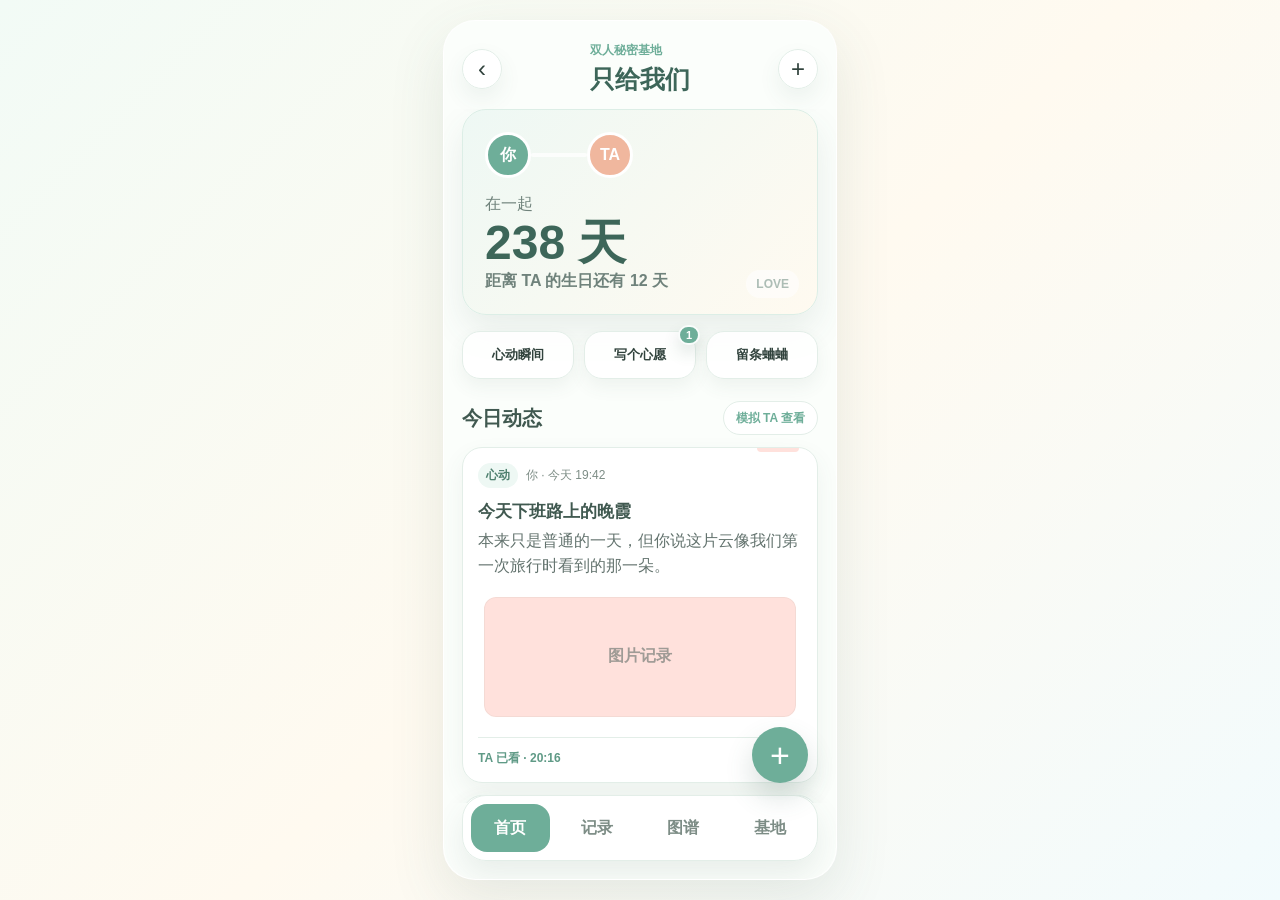
==== index.html @ 7bec3fc7 "Initial only us prototype" ====
<!doctype html>
<html lang="zh-CN">
  <head>
    <meta charset="UTF-8" />
    <meta name="viewport" content="width=device-width, initial-scale=1.0" />
    <title>只给我们</title>
    <link rel="stylesheet" href="styles.css" />
  </head>
  <body>
    <main class="phone-shell" aria-label="只给我们小程序原型">
      <section class="app-screen" id="app">
        <header class="topbar">
          <button class="icon-button" id="backButton" aria-label="返回">‹</button>
          <div>
            <p class="eyebrow">双人秘密基地</p>
            <h1>只给我们</h1>
          </div>
          <button class="icon-button" id="inviteButton" aria-label="邀请另一半">+</button>
        </header>

        <section class="view active" id="homeView">
          <div class="hero-panel">
            <div class="avatar-row">
              <div class="avatar">你</div>
              <div class="bind-line"></div>
              <div class="avatar soft">TA</div>
            </div>
            <p>在一起</p>
            <strong>238 天</strong>
            <span>距离 TA 的生日还有 12 天</span>
          </div>

          <div class="quick-strip">
            <button class="quick-action" data-compose="moment" data-unread-type="moment">
              <span class="unread-badge" aria-label="未读心动瞬间"></span>
              心动瞬间
            </button>
            <button class="quick-action" data-compose="wish" data-unread-type="wish">
              <span class="unread-badge" aria-label="未读心愿"></span>
              写个心愿
            </button>
            <button class="quick-action" data-compose="whisper" data-unread-type="whisper">
              <span class="unread-badge" aria-label="未读蛐蛐"></span>
              留条蛐蛐
            </button>
          </div>

          <div class="section-heading">
            <h2>今日动态</h2>
            <button id="markReadButton">模拟 TA 查看</button>
          </div>
          <div class="feed" id="feedList"></div>
        </section>

        <section class="view" id="recordView">
          <div class="section-heading roomy">
            <div>
              <p class="eyebrow">记录抽屉</p>
              <h2>把小事放进这里</h2>
            </div>
          </div>
          <div class="module-grid">
            <button class="module-card coral" data-compose="moment">
              <span>✨</span>
              <strong>Moments</strong>
              <em>心动或感动的瞬间</em>
            </button>
            <button class="module-card mint" data-compose="wish">
              <span>🎁</span>
              <strong>心语心愿</strong>
              <em>想要、期待与暗示</em>
            </button>
            <button class="module-card gold" data-compose="date">
              <span>⏳</span>
              <strong>重要时间</strong>
              <em>生日、纪念日、倒计时</em>
            </button>
            <button class="module-card blue" data-compose="note">
              <span>💭</span>
              <strong>随记随想</strong>
              <em>聊天、灵感、日常碎片</em>
            </button>
            <button class="module-card plum wide" data-compose="whisper">
              <span>🤫</span>
              <strong>蛐蛐</strong>
              <em>准备好再拆开的悄悄话</em>
            </button>
            <button class="module-card mint" data-compose="chat">
              <span>💬</span>
              <strong>聊天存档</strong>
              <em>粘贴微信聊天记录</em>
            </button>
            <button class="module-card blue" id="openGraphButton">
              <span>🫧</span>
              <strong>关键词花园</strong>
              <em>自动生成关系图谱</em>
            </button>
          </div>
        </section>

        <section class="view" id="graphView">
          <div class="section-heading roomy">
            <div>
              <p class="eyebrow">关键词花园</p>
              <h2>自动生成的记忆图谱</h2>
            </div>
          </div>
          <div class="graph-summary">
            <strong id="graphSummary">正在整理你们的高频词</strong>
            <span>所有记录和粘贴的聊天文字都会进入分析；你只需要在这里保留或删除词条。</span>
          </div>
          <div class="graph-stage" id="graphStage"></div>
          <div class="section-heading compact">
            <h2>高频词条</h2>
            <button id="resetGraphButton">恢复已删词</button>
          </div>
          <div class="keyword-list" id="keywordList"></div>
          <div class="related-panel">
            <p class="eyebrow" id="relatedTitle">词条内容</p>
            <div id="relatedEntries"></div>
          </div>
        </section>

        <section class="view" id="baseView">
          <div class="base-card">
            <p class="eyebrow">基地状态</p>
            <h2>已绑定双人空间</h2>
            <div class="invite-code">LOVE-0626</div>
            <p>把邀请链接发给另一半后，对方确认加入，就能共同更新和看见这里的所有记录。</p>
            <button class="primary-button" id="copyInviteButton">生成邀请卡片</button>
          </div>

          <div class="setting-list">
            <button>更换基地背景 <span>暖光日记</span></button>
            <button>提醒设置 <span>纪念日前 1 天</span></button>
            <button>语音偏好 <span>最长 60 秒</span></button>
            <button>浏览记录 <span>开启</span></button>
          </div>
        </section>

        <nav class="tabbar" aria-label="底部导航">
          <button class="tab active" data-tab="home">首页</button>
          <button class="tab" data-tab="record">记录</button>
          <button class="tab" data-tab="graph">图谱</button>
          <button class="tab" data-tab="base">基地</button>
        </nav>

        <button class="compose-fab" id="composeFab" aria-label="记录一下">+</button>
      </section>
    </main>

    <div class="modal-backdrop" id="composeModal" aria-hidden="true">
      <section class="modal-card" role="dialog" aria-modal="true" aria-labelledby="modalTitle">
        <div class="modal-header">
          <div>
            <p class="eyebrow" id="modalType">发布记录</p>
            <h2 id="modalTitle">记录一下</h2>
          </div>
          <button class="icon-button" id="closeModal" aria-label="关闭">×</button>
        </div>

        <div class="type-picker" id="typePicker">
          <button data-type="moment">Moments</button>
          <button data-type="wish">心愿</button>
          <button data-type="date">时间</button>
          <button data-type="note">随记</button>
          <button data-type="whisper">蛐蛐</button>
          <button data-type="chat">聊天</button>
        </div>

        <label class="field">
          <span>标题</span>
          <input id="entryTitle" maxlength="24" placeholder="给这条记录起个名字" />
        </label>

        <label class="field">
          <span>内容</span>
          <textarea id="entryBody" rows="4" maxlength="160" placeholder="写下只给 TA 看的话"></textarea>
        </label>

        <div class="media-row">
          <button class="media-button" id="imageToggle">添加图片</button>
          <button class="media-button" id="voiceToggle">按住说话</button>
        </div>

        <div class="voice-preview" id="voicePreview">
          <span></span>
          <strong>0:18</strong>
          <small>松开后会随记录一起发送</small>
        </div>

        <button class="primary-button full" id="publishButton">发布到基地</button>
      </section>
    </div>

    <div class="toast" id="toast"></div>

    <script src="app.js"></script>
  </body>
</html>
---- styles.css ----
:root {
  color-scheme: light;
  --bg: #f7fbf8;
  --surface: #ffffff;
  --ink: #31433d;
  --muted: #7d8d86;
  --line: #e3eee8;
  --primary: #6eae99;
  --primary-soft: #eef8f4;
  --rose-soft: #fff0ee;
  --cream-soft: #fff7df;
  --blue-soft: #eef8fb;
  --lavender-soft: #f6f3fb;
  --shadow: 0 20px 56px rgba(67, 101, 90, 0.12);
}

* {
  box-sizing: border-box;
}

body {
  min-height: 100vh;
  margin: 0;
  display: grid;
  place-items: center;
  background: linear-gradient(135deg, #f2fbf6 0%, #fffaf0 52%, #f2fbfd 100%);
  color: var(--ink);
  font-family:
    -apple-system, BlinkMacSystemFont, "Segoe UI", "PingFang SC", "Microsoft YaHei",
    sans-serif;
}

button,
input,
textarea {
  font: inherit;
}

button {
  cursor: pointer;
}

.phone-shell {
  width: min(430px, 100vw);
  min-height: 100vh;
  padding: 18px;
  display: grid;
  place-items: center;
}

.app-screen {
  position: relative;
  width: 100%;
  height: min(860px, calc(100vh - 36px));
  min-height: 680px;
  overflow: hidden;
  border: 1px solid rgba(255, 255, 255, 0.9);
  border-radius: 32px;
  background: #fbfefb;
  box-shadow: var(--shadow);
}

.topbar {
  height: 88px;
  padding: 18px 18px 10px;
  display: flex;
  align-items: center;
  justify-content: space-between;
}

.topbar h1,
.modal-header h2,
.section-heading h2,
.base-card h2 {
  margin: 0;
  letter-spacing: 0;
}

.topbar h1 {
  color: #3d6659;
  font-size: 25px;
}

.eyebrow {
  margin: 0 0 4px;
  color: var(--primary);
  font-size: 12px;
  font-weight: 800;
}

.icon-button {
  width: 40px;
  height: 40px;
  border: 1px solid var(--line);
  border-radius: 999px;
  background: rgba(255, 255, 255, 0.92);
  color: var(--ink);
  font-size: 24px;
  box-shadow: 0 10px 22px rgba(67, 101, 90, 0.08);
}

.view {
  display: none;
  height: calc(100% - 164px);
  padding: 0 18px 96px;
  overflow-y: auto;
}

.view.active {
  display: block;
}

.hero-panel {
  position: relative;
  overflow: hidden;
  padding: 22px;
  border: 1px solid #dceee6;
  border-radius: 24px;
  background: linear-gradient(135deg, #eef8f4 0%, #fffaf0 100%);
  box-shadow: 0 16px 34px rgba(67, 101, 90, 0.1);
}

.hero-panel::after {
  content: "LOVE";
  position: absolute;
  right: 18px;
  bottom: 16px;
  padding: 7px 10px;
  border-radius: 999px;
  background: rgba(255, 255, 255, 0.58);
  color: rgba(61, 102, 89, 0.42);
  font-size: 12px;
  font-weight: 900;
}

.avatar-row {
  display: flex;
  align-items: center;
  margin-bottom: 16px;
}

.avatar {
  width: 46px;
  height: 46px;
  display: grid;
  place-items: center;
  border: 3px solid #fff;
  border-radius: 50%;
  background: var(--primary);
  color: #fff;
  font-weight: 900;
}

.avatar.soft {
  background: #f0b79e;
}

.bind-line {
  width: 56px;
  height: 4px;
  border-radius: 999px;
  background: rgba(255, 255, 255, 0.8);
}

.hero-panel p {
  margin: 0;
  color: #6f827b;
}

.hero-panel strong {
  display: block;
  margin: 4px 0;
  color: #3d6659;
  font-size: 48px;
  line-height: 1;
}

.hero-panel span {
  color: #6f827b;
  font-weight: 800;
}

.quick-strip {
  display: grid;
  grid-template-columns: repeat(3, 1fr);
  gap: 10px;
  margin: 16px 0 22px;
}

.quick-action,
.section-heading button,
.type-picker button,
.media-button {
  border: 1px solid var(--line);
  background: rgba(255, 255, 255, 0.9);
  color: var(--ink);
}

.quick-action {
  position: relative;
  min-height: 48px;
  border-radius: 18px;
  font-size: 13px;
  font-weight: 850;
  box-shadow: 0 8px 18px rgba(67, 101, 90, 0.07);
}

.quick-action:hover,
.module-card:hover {
  transform: translateY(-1px);
}

.unread-badge {
  position: absolute;
  top: -7px;
  right: -5px;
  min-width: 20px;
  height: 20px;
  display: none;
  align-items: center;
  justify-content: center;
  padding: 0 6px;
  border: 2px solid rgba(255, 255, 255, 0.96);
  border-radius: 999px;
  background: var(--primary);
  color: #fff;
  font-size: 11px;
  font-weight: 900;
  line-height: 1;
  box-shadow: 0 8px 16px rgba(67, 101, 90, 0.16);
}

.unread-badge.show {
  display: flex;
}

.section-heading {
  display: flex;
  align-items: center;
  justify-content: space-between;
  margin-bottom: 12px;
}

.section-heading.roomy {
  margin: 10px 0 18px;
}

.section-heading.compact {
  margin-top: 18px;
}

.section-heading h2 {
  color: #405950;
  font-size: 20px;
}

.section-heading button {
  min-height: 34px;
  padding: 0 12px;
  border-radius: 999px;
  color: var(--primary);
  font-size: 12px;
  font-weight: 850;
}

.feed {
  display: grid;
  gap: 12px;
}

.feed-card {
  position: relative;
  padding: 15px;
  border: 1px solid var(--line);
  border-radius: 20px;
  background: rgba(255, 255, 255, 0.92);
  box-shadow: 0 10px 24px rgba(67, 101, 90, 0.07);
}

.feed-card::before {
  content: "";
  position: absolute;
  top: 0;
  right: 18px;
  width: 42px;
  height: 4px;
  border-radius: 0 0 999px 999px;
  background: var(--card-color, var(--primary-soft));
}

.feed-top,
.feed-meta,
.read-state {
  display: flex;
  align-items: center;
}

.feed-top {
  justify-content: space-between;
  gap: 12px;
}

.feed-meta {
  gap: 8px;
  color: var(--muted);
  font-size: 12px;
}

.tag {
  padding: 4px 8px;
  border-radius: 999px;
  background: var(--primary-soft);
  color: #4f806f;
  font-weight: 850;
}

.feed-card h3 {
  margin: 12px 0 6px;
  color: #405950;
  font-size: 17px;
}

.feed-card p {
  margin: 0;
  color: #63736e;
  line-height: 1.55;
}

.photo-strip {
  height: 132px;
  margin-top: 12px;
  border: 6px solid #fff;
  border-radius: 18px;
  background: var(--card-color, var(--primary-soft));
  display: grid;
  place-items: center;
  color: rgba(64, 85, 79, 0.5);
  font-weight: 850;
  box-shadow: inset 0 0 0 1px rgba(67, 101, 90, 0.06);
}

.voice-pill {
  display: flex;
  align-items: center;
  gap: 10px;
  width: fit-content;
  margin-top: 12px;
  padding: 10px 14px;
  border-radius: 999px;
  background: var(--primary-soft);
  color: #4f806f;
  font-weight: 850;
}

.voice-pill::before {
  content: "";
  width: 10px;
  height: 10px;
  border-radius: 50%;
  background: currentColor;
}

.read-state {
  justify-content: space-between;
  margin-top: 14px;
  padding-top: 12px;
  border-top: 1px solid var(--line);
  color: var(--muted);
  font-size: 12px;
  font-weight: 800;
}

.read-state strong {
  color: #5f9a86;
}

.graph-summary {
  display: grid;
  gap: 6px;
  margin-bottom: 14px;
  padding: 14px;
  border: 1px solid var(--line);
  border-radius: 18px;
  background: rgba(255, 255, 255, 0.88);
  color: var(--muted);
  font-size: 13px;
  line-height: 1.5;
}

.graph-summary strong {
  color: #405950;
  font-size: 16px;
}

.graph-stage {
  position: relative;
  height: 230px;
  margin-bottom: 8px;
  overflow: hidden;
  border: 1px solid var(--line);
  border-radius: 24px;
  background:
    linear-gradient(90deg, rgba(227, 238, 232, 0.52) 1px, transparent 1px),
    linear-gradient(rgba(227, 238, 232, 0.52) 1px, transparent 1px),
    rgba(255, 255, 255, 0.86);
  background-size: 38px 38px;
}

.graph-stage::before,
.graph-stage::after {
  content: "";
  position: absolute;
  inset: 48px 42px;
  border: 1px dashed rgba(110, 174, 153, 0.25);
  border-radius: 50%;
}

.graph-stage::after {
  inset: 76px 78px;
}

.graph-node {
  position: absolute;
  width: var(--size);
  height: var(--size);
  transform: translate(-50%, -50%);
  border: 1px solid #d8ebe4;
  border-radius: 50%;
  background: #fff;
  color: #4f806f;
  font-size: 12px;
  font-weight: 900;
  box-shadow: 0 10px 22px rgba(67, 101, 90, 0.1);
}

.graph-node.active {
  border-color: var(--primary);
  background: var(--primary-soft);
  color: #335f50;
}

.keyword-list {
  display: grid;
  gap: 10px;
}

.keyword-card {
  display: grid;
  grid-template-columns: 1fr auto;
  gap: 10px;
  align-items: center;
  padding: 12px;
  border: 1px solid var(--line);
  border-radius: 18px;
  background: rgba(255, 255, 255, 0.92);
}

.keyword-card.active {
  border-color: #b8dacd;
  background: #f8fcfa;
}

.keyword-main {
  min-width: 0;
  border: 0;
  background: transparent;
  color: var(--ink);
  text-align: left;
}

.keyword-main strong,
.keyword-main span {
  display: block;
}

.keyword-main strong {
  margin-bottom: 4px;
  color: #405950;
  font-size: 15px;
}

.keyword-main span {
  overflow: hidden;
  color: var(--muted);
  font-size: 12px;
  text-overflow: ellipsis;
  white-space: nowrap;
}

.keyword-actions {
  display: flex;
  gap: 6px;
}

.keyword-actions button {
  min-height: 32px;
  padding: 0 9px;
  border: 1px solid var(--line);
  border-radius: 999px;
  background: #fff;
  color: var(--muted);
  font-size: 12px;
  font-weight: 850;
}

.keyword-actions button:first-child {
  background: var(--primary-soft);
  color: #4f806f;
}

.related-panel {
  margin-top: 14px;
  padding: 14px;
  border: 1px solid var(--line);
  border-radius: 20px;
  background: rgba(255, 255, 255, 0.9);
}

.related-item {
  display: grid;
  gap: 4px;
  padding: 10px 0;
  border-top: 1px solid var(--line);
}

.related-item:first-child {
  border-top: 0;
}

.related-item strong {
  color: #405950;
  font-size: 14px;
}

.related-item span,
.empty-text {
  color: var(--muted);
  font-size: 12px;
}

.module-grid {
  display: grid;
  grid-template-columns: repeat(2, minmax(0, 1fr));
  gap: 12px;
}

.module-card {
  min-height: 154px;
  padding: 16px;
  border: 1px solid var(--line);
  border-radius: 22px;
  background: #fff;
  color: var(--ink);
  text-align: left;
  box-shadow: 0 10px 24px rgba(67, 101, 90, 0.07);
  transition: transform 160ms ease, box-shadow 160ms ease;
}

.module-card span {
  width: 44px;
  height: 44px;
  display: grid;
  place-items: center;
  border-radius: 16px;
  background: var(--module-tint, var(--primary-soft));
  font-size: 24px;
}

.module-card strong {
  display: block;
  margin: 12px 0 6px;
  font-size: 18px;
}

.module-card em {
  color: rgba(76, 91, 85, 0.72);
  font-size: 13px;
  font-style: normal;
  line-height: 1.45;
}

.module-card.wide {
  grid-column: 1 / -1;
  min-height: 118px;
}

.coral {
  --module-tint: var(--rose-soft);
}

.mint {
  --module-tint: var(--primary-soft);
}

.gold {
  --module-tint: var(--cream-soft);
}

.blue {
  --module-tint: var(--blue-soft);
}

.plum {
  --module-tint: var(--lavender-soft);
}

.base-card {
  padding: 22px;
  border: 1px solid var(--line);
  border-radius: 22px;
  background: rgba(255, 255, 255, 0.92);
  box-shadow: 0 10px 24px rgba(67, 101, 90, 0.07);
}

.base-card p {
  color: var(--muted);
  line-height: 1.6;
}

.invite-code {
  margin: 18px 0;
  padding: 18px;
  border: 2px dashed #a9cdbd;
  border-radius: 20px;
  background: var(--primary-soft);
  color: #4f806f;
  font-size: 30px;
  font-weight: 900;
  text-align: center;
}

.primary-button {
  min-height: 48px;
  padding: 0 18px;
  border: 0;
  border-radius: 18px;
  background: var(--primary);
  color: #fff;
  font-weight: 900;
}

.primary-button.full {
  width: 100%;
}

.setting-list {
  display: grid;
  gap: 10px;
  margin-top: 16px;
}

.setting-list button {
  min-height: 56px;
  display: flex;
  align-items: center;
  justify-content: space-between;
  padding: 0 16px;
  border: 1px solid var(--line);
  border-radius: 18px;
  background: rgba(255, 255, 255, 0.9);
  color: var(--ink);
  font-weight: 850;
}

.setting-list span {
  color: var(--muted);
  font-size: 13px;
  font-weight: 600;
}

.tabbar {
  position: absolute;
  right: 18px;
  bottom: 18px;
  left: 18px;
  height: 66px;
  display: grid;
  grid-template-columns: repeat(4, 1fr);
  gap: 8px;
  padding: 8px;
  border: 1px solid var(--line);
  border-radius: 24px;
  background: rgba(255, 255, 255, 0.92);
  backdrop-filter: blur(16px);
  box-shadow: 0 14px 30px rgba(67, 101, 90, 0.1);
}

.tab {
  border: 0;
  border-radius: 16px;
  background: transparent;
  color: var(--muted);
  font-weight: 900;
}

.tab.active {
  background: var(--primary);
  color: #fff;
}

.compose-fab {
  position: absolute;
  right: 28px;
  bottom: 96px;
  width: 56px;
  height: 56px;
  border: 0;
  border-radius: 50%;
  background: var(--primary);
  color: #fff;
  font-size: 34px;
  line-height: 1;
  box-shadow: 0 14px 28px rgba(67, 101, 90, 0.2);
}

.modal-backdrop {
  position: fixed;
  inset: 0;
  display: none;
  place-items: center;
  padding: 18px;
  background: rgba(61, 82, 75, 0.22);
  backdrop-filter: blur(8px);
}

.modal-backdrop.active {
  display: grid;
}

.modal-card {
  width: min(390px, calc(100vw - 36px));
  padding: 18px;
  border: 1px solid var(--line);
  border-radius: 28px;
  background: #fff;
  box-shadow: var(--shadow);
}

.modal-header {
  display: flex;
  align-items: center;
  justify-content: space-between;
  margin-bottom: 14px;
}

.type-picker {
  display: grid;
  grid-template-columns: repeat(3, 1fr);
  gap: 6px;
  margin-bottom: 14px;
}

.type-picker button {
  min-height: 36px;
  border-radius: 999px;
  font-size: 12px;
  font-weight: 850;
}

.type-picker button.active {
  border-color: transparent;
  background: var(--primary);
  color: #fff;
}

.field {
  display: grid;
  gap: 7px;
  margin-bottom: 12px;
  color: var(--muted);
  font-size: 13px;
  font-weight: 850;
}

.field input,
.field textarea {
  width: 100%;
  border: 1px solid var(--line);
  border-radius: 18px;
  background: #ffffff;
  color: var(--ink);
  outline: none;
}

.field input {
  height: 46px;
  padding: 0 14px;
}

.field textarea {
  resize: none;
  padding: 12px 14px;
}

.media-row {
  display: grid;
  grid-template-columns: 1fr 1fr;
  gap: 10px;
  margin-bottom: 12px;
}

.media-button {
  min-height: 44px;
  border-radius: 16px;
  font-weight: 850;
}

.media-button.active {
  border-color: #a9cdbd;
  background: var(--primary-soft);
  color: #4f806f;
}

.voice-preview {
  display: none;
  align-items: center;
  gap: 10px;
  margin-bottom: 14px;
  padding: 12px;
  border-radius: 18px;
  background: var(--primary-soft);
}

.voice-preview.active {
  display: flex;
}

.voice-preview span {
  width: 34px;
  height: 20px;
  border-radius: 999px;
  background: repeating-linear-gradient(90deg, var(--primary) 0 3px, transparent 3px 7px);
}

.voice-preview small {
  color: var(--muted);
}

.toast {
  position: fixed;
  left: 50%;
  bottom: 28px;
  transform: translateX(-50%) translateY(16px);
  max-width: min(340px, calc(100vw - 32px));
  padding: 12px 16px;
  border-radius: 999px;
  background: rgba(49, 67, 61, 0.92);
  color: #fff;
  opacity: 0;
  pointer-events: none;
  transition: 180ms ease;
  font-size: 14px;
  font-weight: 850;
  text-align: center;
}

.toast.show {
  opacity: 1;
  transform: translateX(-50%) translateY(0);
}

@media (max-width: 460px) {
  .phone-shell {
    padding: 0;
  }

  .app-screen {
    height: 100vh;
    min-height: 100vh;
    border: 0;
    border-radius: 0;
  }
}
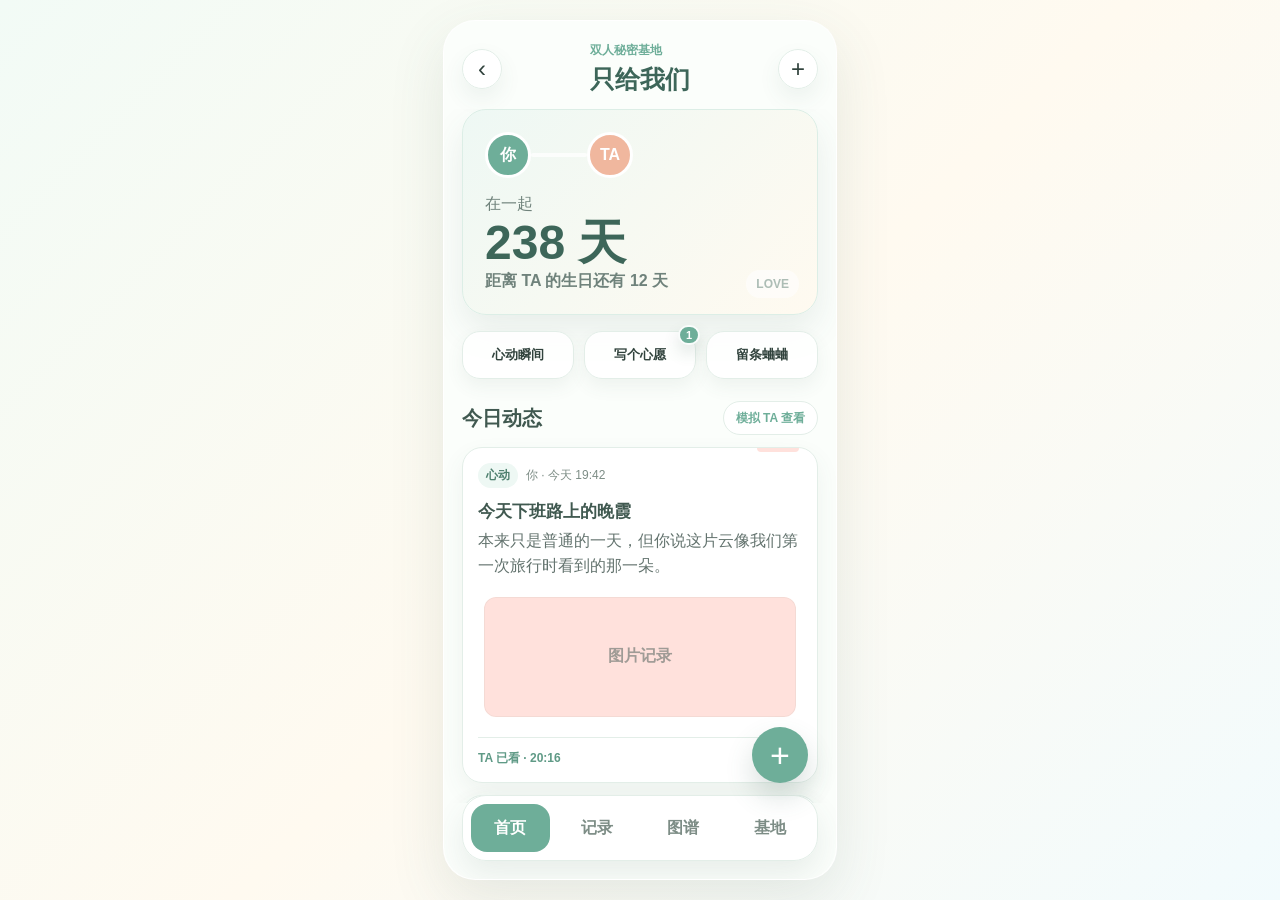
==== commit c93861c6: "Add invite card sharing" ====
--- a/index.html
+++ b/index.html
@@ -193,6 +193,28 @@
       </section>
     </div>
 
+    <div class="modal-backdrop" id="inviteModal" aria-hidden="true">
+      <section class="modal-card invite-modal-card" role="dialog" aria-modal="true" aria-labelledby="inviteModalTitle">
+        <div class="modal-header">
+          <div>
+            <p class="eyebrow">邀请卡片</p>
+            <h2 id="inviteModalTitle">把 TA 带进基地</h2>
+          </div>
+          <button class="icon-button" id="closeInviteModal" aria-label="关闭">×</button>
+        </div>
+
+        <div class="invite-preview">
+          <img id="inviteImage" alt="只给我们的邀请卡片" />
+        </div>
+
+        <div class="invite-actions">
+          <button class="primary-button" id="shareInviteButton">分享图片</button>
+          <button class="media-button" id="downloadInviteButton">下载图片</button>
+        </div>
+        <p class="share-hint">手机浏览器会优先调起系统分享；电脑端会下载邀请图片。</p>
+      </section>
+    </div>
+
     <div class="toast" id="toast"></div>
 
     <script src="app.js"></script>
--- a/styles.css
+++ b/styles.css
@@ -736,6 +736,11 @@
   box-shadow: var(--shadow);
 }
 
+.invite-modal-card {
+  max-height: calc(100vh - 36px);
+  overflow-y: auto;
+}
+
 .modal-header {
   display: flex;
   align-items: center;
@@ -809,6 +814,35 @@
   border-color: #a9cdbd;
   background: var(--primary-soft);
   color: #4f806f;
+}
+
+.invite-preview {
+  margin: 8px 0 14px;
+  padding: 10px;
+  border: 1px solid var(--line);
+  border-radius: 22px;
+  background: #f8fcfa;
+}
+
+.invite-preview img {
+  display: block;
+  width: 100%;
+  border-radius: 18px;
+  background: #fff;
+}
+
+.invite-actions {
+  display: grid;
+  grid-template-columns: 1fr 1fr;
+  gap: 10px;
+}
+
+.share-hint {
+  margin: 10px 0 0;
+  color: var(--muted);
+  font-size: 12px;
+  line-height: 1.45;
+  text-align: center;
 }
 
 .voice-preview {
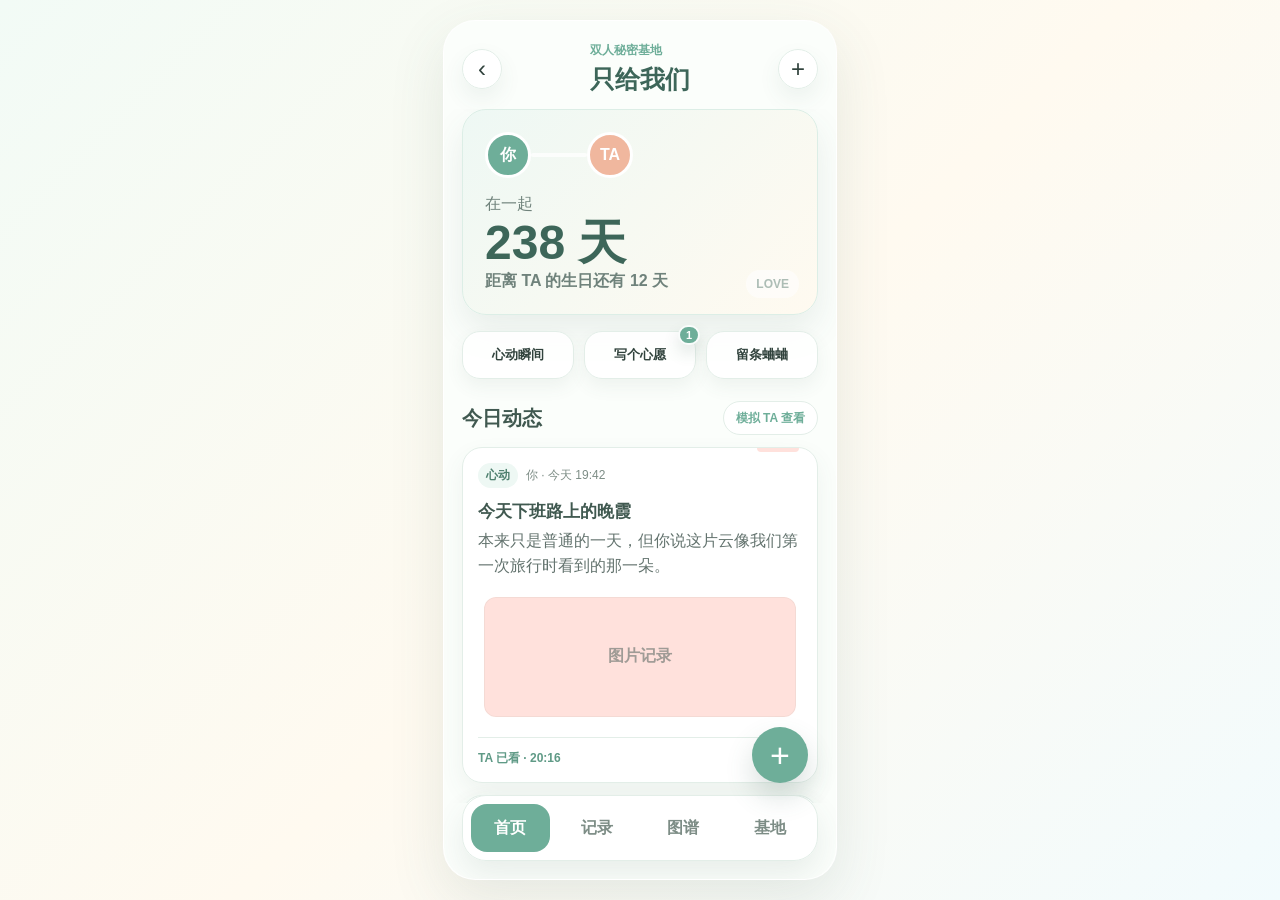
==== commit bad61daf: "Add real image and audio capture" ====
--- a/index.html
+++ b/index.html
@@ -18,6 +18,20 @@
           <button class="icon-button" id="inviteButton" aria-label="邀请另一半">+</button>
         </header>
 
+        <section class="view" id="joinView">
+          <div class="join-card">
+            <p class="eyebrow">收到邀请了吗</p>
+            <h2>输入口令进入双人基地</h2>
+            <p>对方分享给你的邀请卡片里会有一串口令。输入后就可以看到同一个秘密空间。</p>
+            <label class="field join-field">
+              <span>基地口令</span>
+              <input id="joinCodeInput" maxlength="16" placeholder="例如 LOVE-0626" />
+            </label>
+            <button class="primary-button full" id="joinBaseButton">确认加入</button>
+            <button class="text-button" id="previewDemoButton">先看看演示空间</button>
+          </div>
+        </section>
+
         <section class="view active" id="homeView">
           <div class="hero-panel">
             <div class="avatar-row">
@@ -131,6 +145,7 @@
           </div>
 
           <div class="setting-list">
+            <button id="openJoinButton">输入口令加入 <span>LOVE-0626</span></button>
             <button>更换基地背景 <span>暖光日记</span></button>
             <button>提醒设置 <span>纪念日前 1 天</span></button>
             <button>语音偏好 <span>最长 60 秒</span></button>
@@ -180,13 +195,16 @@
 
         <div class="media-row">
           <button class="media-button" id="imageToggle">添加图片</button>
-          <button class="media-button" id="voiceToggle">按住说话</button>
-        </div>
+          <button class="media-button" id="voiceToggle">开始录音</button>
+        </div>
+        <input id="imageInput" type="file" accept="image/*" capture="environment" hidden />
+        <div class="image-preview" id="imagePreview"></div>
 
         <div class="voice-preview" id="voicePreview">
           <span></span>
-          <strong>0:18</strong>
-          <small>松开后会随记录一起发送</small>
+          <strong id="voiceDuration">0:00</strong>
+          <small id="voiceStatus">录音会随记录一起发送</small>
+          <audio id="voicePlayer" controls></audio>
         </div>
 
         <button class="primary-button full" id="publishButton">发布到基地</button>
--- a/styles.css
+++ b/styles.css
@@ -180,6 +180,41 @@
   font-weight: 800;
 }
 
+.join-card {
+  display: grid;
+  gap: 14px;
+  margin-top: 18px;
+  padding: 24px;
+  border: 1px solid #dceee6;
+  border-radius: 26px;
+  background: linear-gradient(135deg, #ffffff 0%, #eef8f4 100%);
+  box-shadow: 0 16px 34px rgba(67, 101, 90, 0.1);
+}
+
+.join-card h2 {
+  margin: 0;
+  color: #3d6659;
+  font-size: 25px;
+}
+
+.join-card p {
+  margin: 0;
+  color: var(--muted);
+  line-height: 1.6;
+}
+
+.join-field {
+  margin-bottom: 0;
+}
+
+.text-button {
+  min-height: 42px;
+  border: 0;
+  background: transparent;
+  color: var(--primary);
+  font-weight: 900;
+}
+
 .quick-strip {
   display: grid;
   grid-template-columns: repeat(3, 1fr);
@@ -339,6 +374,17 @@
   box-shadow: inset 0 0 0 1px rgba(67, 101, 90, 0.06);
 }
 
+.entry-image {
+  display: block;
+  width: 100%;
+  max-height: 220px;
+  margin-top: 12px;
+  border: 6px solid #fff;
+  border-radius: 18px;
+  object-fit: cover;
+  box-shadow: inset 0 0 0 1px rgba(67, 101, 90, 0.06);
+}
+
 .voice-pill {
   display: flex;
   align-items: center;
@@ -358,6 +404,11 @@
   height: 10px;
   border-radius: 50%;
   background: currentColor;
+}
+
+.entry-audio {
+  width: 100%;
+  margin-top: 12px;
 }
 
 .read-state {
@@ -816,6 +867,36 @@
   color: #4f806f;
 }
 
+.image-preview {
+  display: none;
+  gap: 10px;
+  margin-bottom: 12px;
+  padding: 10px;
+  border: 1px solid var(--line);
+  border-radius: 18px;
+  background: #f8fcfa;
+}
+
+.image-preview.active {
+  display: grid;
+}
+
+.image-preview img {
+  width: 100%;
+  max-height: 180px;
+  border-radius: 14px;
+  object-fit: cover;
+}
+
+.image-preview button {
+  min-height: 36px;
+  border: 1px solid var(--line);
+  border-radius: 999px;
+  background: #fff;
+  color: var(--muted);
+  font-weight: 850;
+}
+
 .invite-preview {
   margin: 8px 0 14px;
   padding: 10px;
@@ -868,6 +949,11 @@
 
 .voice-preview small {
   color: var(--muted);
+}
+
+.voice-preview audio {
+  grid-column: 1 / -1;
+  width: 100%;
 }
 
 .toast {
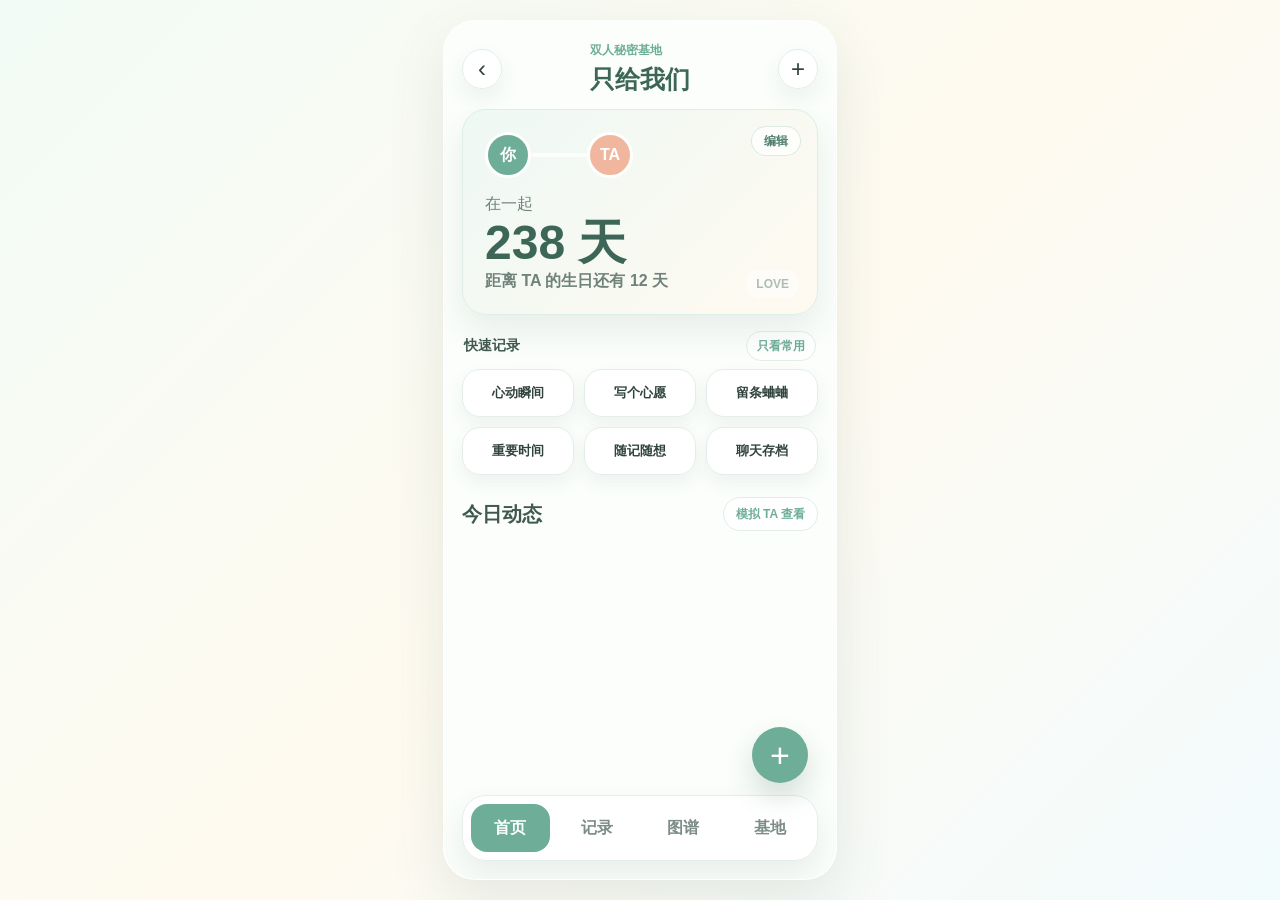
==== commit 249660b0: "Update relationship app prototype" ====
--- a/index.html
+++ b/index.html
@@ -34,16 +34,21 @@
 
         <section class="view active" id="homeView">
           <div class="hero-panel">
-            <div class="avatar-row">
-              <div class="avatar">你</div>
+            <button class="hero-edit" id="editProfileButton">编辑</button>
+            <div class="avatar-row" aria-label="双人昵称">
+              <div class="avatar" id="meAvatar">你</div>
               <div class="bind-line"></div>
-              <div class="avatar soft">TA</div>
+              <div class="avatar soft" id="partnerAvatar">TA</div>
             </div>
             <p>在一起</p>
-            <strong>238 天</strong>
-            <span>距离 TA 的生日还有 12 天</span>
-          </div>
-
+            <strong><span id="togetherDays">238</span> 天</strong>
+            <span id="heroReminder">距离 TA 的生日还有 12 天</span>
+          </div>
+
+          <div class="quick-header">
+            <span>快速记录</span>
+            <button id="toggleQuickButton">只看常用</button>
+          </div>
           <div class="quick-strip">
             <button class="quick-action" data-compose="moment" data-unread-type="moment">
               <span class="unread-badge" aria-label="未读心动瞬间"></span>
@@ -56,6 +61,18 @@
             <button class="quick-action" data-compose="whisper" data-unread-type="whisper">
               <span class="unread-badge" aria-label="未读蛐蛐"></span>
               留条蛐蛐
+            </button>
+            <button class="quick-action optional-action" data-compose="date" data-unread-type="date">
+              <span class="unread-badge" aria-label="未读重要时间"></span>
+              重要时间
+            </button>
+            <button class="quick-action optional-action" data-compose="note" data-unread-type="note">
+              <span class="unread-badge" aria-label="未读随记随想"></span>
+              随记随想
+            </button>
+            <button class="quick-action optional-action" data-compose="chat" data-unread-type="chat">
+              <span class="unread-badge" aria-label="未读聊天存档"></span>
+              聊天存档
             </button>
           </div>
 
@@ -72,44 +89,10 @@
               <p class="eyebrow">记录抽屉</p>
               <h2>把小事放进这里</h2>
             </div>
-          </div>
-          <div class="module-grid">
-            <button class="module-card coral" data-compose="moment">
-              <span>✨</span>
-              <strong>Moments</strong>
-              <em>心动或感动的瞬间</em>
-            </button>
-            <button class="module-card mint" data-compose="wish">
-              <span>🎁</span>
-              <strong>心语心愿</strong>
-              <em>想要、期待与暗示</em>
-            </button>
-            <button class="module-card gold" data-compose="date">
-              <span>⏳</span>
-              <strong>重要时间</strong>
-              <em>生日、纪念日、倒计时</em>
-            </button>
-            <button class="module-card blue" data-compose="note">
-              <span>💭</span>
-              <strong>随记随想</strong>
-              <em>聊天、灵感、日常碎片</em>
-            </button>
-            <button class="module-card plum wide" data-compose="whisper">
-              <span>🤫</span>
-              <strong>蛐蛐</strong>
-              <em>准备好再拆开的悄悄话</em>
-            </button>
-            <button class="module-card mint" data-compose="chat">
-              <span>💬</span>
-              <strong>聊天存档</strong>
-              <em>粘贴微信聊天记录</em>
-            </button>
-            <button class="module-card blue" id="openGraphButton">
-              <span>🫧</span>
-              <strong>关键词花园</strong>
-              <em>自动生成关系图谱</em>
-            </button>
-          </div>
+            <button id="recordAddButton">新建记录</button>
+          </div>
+          <div class="record-grid" id="recordModuleGrid"></div>
+          <div class="record-detail" id="recordDetail"></div>
         </section>
 
         <section class="view" id="graphView">
@@ -193,6 +176,17 @@
           <textarea id="entryBody" rows="4" maxlength="160" placeholder="写下只给 TA 看的话"></textarea>
         </label>
 
+        <div class="date-options" id="dateOptions">
+          <label class="field">
+            <span>具体日期</span>
+            <input id="eventDateInput" type="date" />
+          </label>
+          <label class="home-date-toggle">
+            <input id="showOnHomeInput" type="checkbox" />
+            <span>把这个重要时间显示在首页</span>
+          </label>
+        </div>
+
         <div class="media-row">
           <button class="media-button" id="imageToggle">添加图片</button>
           <button class="media-button" id="voiceToggle">开始录音</button>
@@ -233,6 +227,33 @@
       </section>
     </div>
 
+    <div class="modal-backdrop" id="profileModal" aria-hidden="true">
+      <section class="modal-card" role="dialog" aria-modal="true" aria-labelledby="profileModalTitle">
+        <div class="modal-header">
+          <div>
+            <p class="eyebrow">首页资料</p>
+            <h2 id="profileModalTitle">编辑你们的信息</h2>
+          </div>
+          <button class="icon-button" id="closeProfileModal" aria-label="关闭">×</button>
+        </div>
+
+        <label class="field">
+          <span>我的昵称</span>
+          <input id="meNameInput" maxlength="8" placeholder="例如 小王" />
+        </label>
+        <label class="field">
+          <span>TA 的昵称</span>
+          <input id="partnerNameInput" maxlength="8" placeholder="例如 小余" />
+        </label>
+        <label class="field">
+          <span>在一起天数</span>
+          <input id="daysInput" type="number" min="0" max="99999" inputmode="numeric" placeholder="238" />
+        </label>
+
+        <button class="primary-button full" id="saveProfileButton">保存</button>
+      </section>
+    </div>
+
     <div class="toast" id="toast"></div>
 
     <script src="app.js"></script>
--- a/styles.css
+++ b/styles.css
@@ -120,6 +120,21 @@
   box-shadow: 0 16px 34px rgba(67, 101, 90, 0.1);
 }
 
+.hero-edit {
+  position: absolute;
+  top: 16px;
+  right: 16px;
+  z-index: 1;
+  min-height: 30px;
+  padding: 0 12px;
+  border: 1px solid rgba(110, 174, 153, 0.24);
+  border-radius: 999px;
+  background: rgba(255, 255, 255, 0.72);
+  color: #4f806f;
+  font-size: 12px;
+  font-weight: 900;
+}
+
 .hero-panel::after {
   content: "LOVE";
   position: absolute;
@@ -175,9 +190,35 @@
   line-height: 1;
 }
 
+#togetherDays {
+  color: inherit;
+  font-weight: inherit;
+}
+
 .hero-panel span {
   color: #6f827b;
   font-weight: 800;
+}
+
+.quick-header {
+  display: flex;
+  align-items: center;
+  justify-content: space-between;
+  margin: 16px 2px 8px;
+  color: #405950;
+  font-size: 14px;
+  font-weight: 900;
+}
+
+.quick-header button {
+  min-height: 30px;
+  padding: 0 10px;
+  border: 1px solid var(--line);
+  border-radius: 999px;
+  background: rgba(255, 255, 255, 0.86);
+  color: var(--primary);
+  font-size: 12px;
+  font-weight: 900;
 }
 
 .join-card {
@@ -217,9 +258,13 @@
 
 .quick-strip {
   display: grid;
-  grid-template-columns: repeat(3, 1fr);
+  grid-template-columns: repeat(3, minmax(0, 1fr));
   gap: 10px;
-  margin: 16px 0 22px;
+  margin: 0 0 22px;
+}
+
+.quick-strip.collapsed .optional-action {
+  display: none;
 }
 
 .quick-action,
@@ -233,6 +278,7 @@
 
 .quick-action {
   position: relative;
+  min-width: 0;
   min-height: 48px;
   border-radius: 18px;
   font-size: 13px;
@@ -241,7 +287,7 @@
 }
 
 .quick-action:hover,
-.module-card:hover {
+.record-folder:hover {
   transform: translateY(-1px);
 }
 
@@ -335,8 +381,48 @@
   gap: 12px;
 }
 
+.entry-actions {
+  display: flex;
+  flex-wrap: wrap;
+  gap: 6px;
+  justify-content: flex-end;
+  max-width: 58%;
+  flex-shrink: 0;
+}
+
+.entry-actions button {
+  min-height: 28px;
+  padding: 0 8px;
+  border: 1px solid var(--line);
+  border-radius: 999px;
+  background: #fff;
+  color: var(--muted);
+  font-size: 12px;
+  font-weight: 850;
+}
+
+.entry-actions button:first-child {
+  background: var(--primary-soft);
+  color: #4f806f;
+}
+
+.entry-actions .stamp-action {
+  border-color: #f0d7a4;
+  background: #fff7df;
+  color: #8a6a22;
+  box-shadow: 0 8px 16px rgba(138, 106, 34, 0.1);
+}
+
+.entry-actions .undo-stamp-action {
+  border-color: #dceee6;
+  background: #f8fcfa;
+  color: #6f827b;
+}
+
 .feed-meta {
   gap: 8px;
+  min-width: 0;
+  flex-wrap: wrap;
   color: var(--muted);
   font-size: 12px;
 }
@@ -355,10 +441,75 @@
   font-size: 17px;
 }
 
+.date-pill {
+  width: fit-content;
+  max-width: 100%;
+  margin: 0 0 8px;
+  padding: 7px 10px;
+  border-radius: 999px;
+  background: var(--cream-soft);
+  color: #82672c;
+  font-size: 12px;
+  font-weight: 900;
+}
+
+.wish-stamp {
+  width: fit-content;
+  margin: 0 0 8px;
+  padding: 7px 12px;
+  border: 2px solid #e7bd66;
+  border-radius: 999px;
+  color: #8a6a22;
+  background: #fff7df;
+  font-size: 13px;
+  font-weight: 900;
+  box-shadow: 0 8px 18px rgba(138, 106, 34, 0.12);
+  transform: rotate(-4deg);
+}
+
 .feed-card p {
   margin: 0;
   color: #63736e;
   line-height: 1.55;
+}
+
+.whisper-cover {
+  display: grid;
+  gap: 8px;
+  margin-top: 10px;
+  padding: 16px;
+  border: 1px dashed #d8cbe2;
+  border-radius: 18px;
+  background:
+    repeating-linear-gradient(135deg, rgba(225, 212, 233, 0.42) 0 8px, rgba(255, 255, 255, 0.62) 8px 16px),
+    #fbf8fc;
+  color: #6d5d73;
+  text-align: center;
+}
+
+.whisper-cover strong {
+  color: #4f4058;
+  font-size: 15px;
+}
+
+.whisper-cover span {
+  color: #7e7184;
+  font-size: 12px;
+  font-weight: 850;
+  line-height: 1.5;
+}
+
+.whisper-cover button {
+  width: fit-content;
+  min-height: 34px;
+  justify-self: center;
+  padding: 0 14px;
+  border: 0;
+  border-radius: 999px;
+  background: #8d7897;
+  color: #fff;
+  font-size: 12px;
+  font-weight: 900;
 }
 
 .photo-strip {
@@ -423,6 +574,43 @@
 
 .read-state strong {
   color: #5f9a86;
+}
+
+.reaction-row {
+  display: flex;
+  flex-wrap: wrap;
+  gap: 8px;
+  margin-top: 10px;
+}
+
+.reaction-row button {
+  min-height: 32px;
+  display: inline-flex;
+  align-items: center;
+  gap: 5px;
+  padding: 0 10px;
+  border: 1px solid #e3eee8;
+  border-radius: 999px;
+  background: #fff;
+  color: #7d8d86;
+  font-size: 12px;
+  font-weight: 850;
+}
+
+.reaction-row button.active {
+  border-color: #b8dacd;
+  background: #eef8f4;
+  color: #4f806f;
+  box-shadow: 0 8px 16px rgba(67, 101, 90, 0.08);
+}
+
+.reaction-row span {
+  font-size: 15px;
+  line-height: 1;
+}
+
+.reaction-row em {
+  font-style: normal;
 }
 
 .graph-summary {
@@ -589,50 +777,281 @@
   font-size: 12px;
 }
 
-.module-grid {
-  display: grid;
-  grid-template-columns: repeat(2, minmax(0, 1fr));
+.record-grid {
+  display: grid;
+  gap: 10px;
+  margin-bottom: 16px;
+}
+
+.record-grid[hidden] {
+  display: none;
+}
+
+.record-folder {
+  position: relative;
+  min-height: 94px;
+  display: grid;
+  grid-template-columns: 42px 1fr auto;
   gap: 12px;
-}
-
-.module-card {
-  min-height: 154px;
-  padding: 16px;
-  border: 1px solid var(--line);
-  border-radius: 22px;
-  background: #fff;
+  align-items: center;
+  overflow: hidden;
+  padding: 14px;
+  border: 1px solid var(--line);
+  border-radius: 20px;
+  background: rgba(255, 255, 255, 0.92);
   color: var(--ink);
   text-align: left;
   box-shadow: 0 10px 24px rgba(67, 101, 90, 0.07);
-  transition: transform 160ms ease, box-shadow 160ms ease;
-}
-
-.module-card span {
-  width: 44px;
-  height: 44px;
+}
+
+.record-folder::before {
+  content: "";
+  position: absolute;
+  inset: 0 auto 0 0;
+  width: 5px;
+  background: var(--folder-color);
+}
+
+.record-folder::after {
+  content: "";
+  position: absolute;
+  right: 0;
+  bottom: 0;
+  width: var(--folder-size);
+  height: 4px;
+  border-radius: 999px 0 0 0;
+  background: var(--folder-color);
+}
+
+.folder-icon {
+  width: 42px;
+  height: 42px;
   display: grid;
   place-items: center;
-  border-radius: 16px;
-  background: var(--module-tint, var(--primary-soft));
-  font-size: 24px;
-}
-
-.module-card strong {
+  border-radius: 14px;
+  background: var(--folder-color);
+  font-size: 21px;
+}
+
+.folder-main {
+  min-width: 0;
   display: block;
-  margin: 12px 0 6px;
+}
+
+.folder-main strong,
+.folder-main em {
+  display: block;
+}
+
+.folder-main strong {
+  color: #405950;
+  font-size: 16px;
+}
+
+.folder-main em {
+  margin-top: 4px;
+  overflow: hidden;
+  color: var(--muted);
+  font-size: 12px;
+  font-style: normal;
+  text-overflow: ellipsis;
+  white-space: nowrap;
+}
+
+.folder-stats {
+  display: grid;
+  justify-items: end;
+  color: var(--muted);
+}
+
+.folder-stats b {
+  color: #405950;
+  font-size: 22px;
+}
+
+.folder-stats small {
+  font-size: 11px;
+  font-weight: 900;
+}
+
+.folder-badge {
+  position: absolute;
+  top: 10px;
+  right: 10px;
+  min-width: 18px;
+  height: 18px;
+  display: grid;
+  place-items: center;
+  padding: 0 5px;
+  border-radius: 999px;
+  background: var(--primary);
+  color: #fff;
+  font-size: 10px;
+  font-style: normal;
+  font-weight: 900;
+}
+
+.folder-comments {
+  grid-column: 2 / -1;
+  width: fit-content;
+  padding: 4px 8px;
+  border-radius: 999px;
+  background: var(--primary-soft);
+  color: #4f806f;
+  font-size: 11px;
+  font-weight: 900;
+}
+
+.record-detail {
+  display: grid;
+  gap: 12px;
+}
+
+.record-detail-head {
+  display: flex;
+  align-items: center;
+  gap: 12px;
+  padding: 14px;
+  border: 1px solid var(--line);
+  border-radius: 20px;
+  background: rgba(255, 255, 255, 0.88);
+}
+
+.record-detail-head > div {
+  min-width: 0;
+  flex: 1;
+}
+
+.record-detail-head h3 {
+  margin: 0 0 4px;
+  color: #405950;
   font-size: 18px;
 }
 
-.module-card em {
-  color: rgba(76, 91, 85, 0.72);
+.record-detail-head span {
+  color: var(--muted);
+  font-size: 12px;
+  font-weight: 850;
+}
+
+.record-detail-head button {
+  min-height: 36px;
+  flex-shrink: 0;
+  padding: 0 13px;
+  border: 0;
+  border-radius: 999px;
+  background: var(--primary);
+  color: #fff;
+  font-size: 12px;
+  font-weight: 900;
+}
+
+.record-detail-head .record-back {
+  width: 42px;
+  padding: 0;
+  border: 1px solid var(--line);
+  background: #fff;
+  color: var(--primary);
+}
+
+.record-empty-state {
+  display: grid;
+  gap: 6px;
+  padding: 18px;
+  border: 1px dashed #cfe4dc;
+  border-radius: 18px;
+  background: rgba(255, 255, 255, 0.7);
+  color: var(--muted);
+  text-align: center;
+}
+
+.record-empty-state strong {
+  color: #405950;
+  font-size: 15px;
+}
+
+.record-empty-state span {
+  font-size: 12px;
+  line-height: 1.5;
+}
+
+.record-history {
+  display: grid;
+  gap: 10px;
+}
+
+.compact-card {
+  padding: 13px;
+  border-radius: 18px;
+  box-shadow: 0 8px 18px rgba(67, 101, 90, 0.06);
+}
+
+.comment-thread {
+  display: grid;
+  gap: 8px;
+  margin-top: 12px;
+  padding-top: 12px;
+  border-top: 1px solid var(--line);
+}
+
+.comment-item {
+  display: grid;
+  grid-template-columns: auto 1fr;
+  gap: 8px;
+  align-items: start;
+  padding: 8px 10px;
+  border-radius: 14px;
+  background: #f8fcfa;
+  color: #63736e;
+  font-size: 12px;
+}
+
+.comment-item strong {
+  color: #4f806f;
+}
+
+.comment-empty {
+  color: var(--muted);
+  font-size: 12px;
+}
+
+.comment-box {
+  display: grid;
+  grid-template-columns: 1fr auto;
+  gap: 8px;
+}
+
+.comment-box input {
+  min-width: 0;
+  height: 36px;
+  padding: 0 12px;
+  border: 1px solid var(--line);
+  border-radius: 999px;
+  background: #fff;
+  color: var(--ink);
+  outline: none;
+}
+
+.comment-box button {
+  min-height: 36px;
+  padding: 0 12px;
+  border: 0;
+  border-radius: 999px;
+  background: var(--primary);
+  color: #fff;
+  font-size: 12px;
+  font-weight: 900;
+}
+
+.empty-folder {
+  padding: 18px;
+  border: 1px dashed #cfe4dc;
+  border-radius: 18px;
+  background: rgba(255, 255, 255, 0.72);
+  color: var(--muted);
+  text-align: center;
   font-size: 13px;
-  font-style: normal;
-  line-height: 1.45;
-}
-
-.module-card.wide {
-  grid-column: 1 / -1;
-  min-height: 118px;
+  font-weight: 850;
 }
 
 .coral {
@@ -848,6 +1267,39 @@
   padding: 12px 14px;
 }
 
+.date-options {
+  display: none;
+  gap: 10px;
+  margin-bottom: 12px;
+  padding: 12px;
+  border: 1px solid var(--line);
+  border-radius: 18px;
+  background: #fffaf0;
+}
+
+.date-options.active {
+  display: grid;
+}
+
+.date-options .field {
+  margin-bottom: 0;
+}
+
+.home-date-toggle {
+  display: flex;
+  align-items: center;
+  gap: 8px;
+  color: #82672c;
+  font-size: 13px;
+  font-weight: 900;
+}
+
+.home-date-toggle input {
+  width: 18px;
+  height: 18px;
+  accent-color: var(--primary);
+}
+
 .media-row {
   display: grid;
   grid-template-columns: 1fr 1fr;
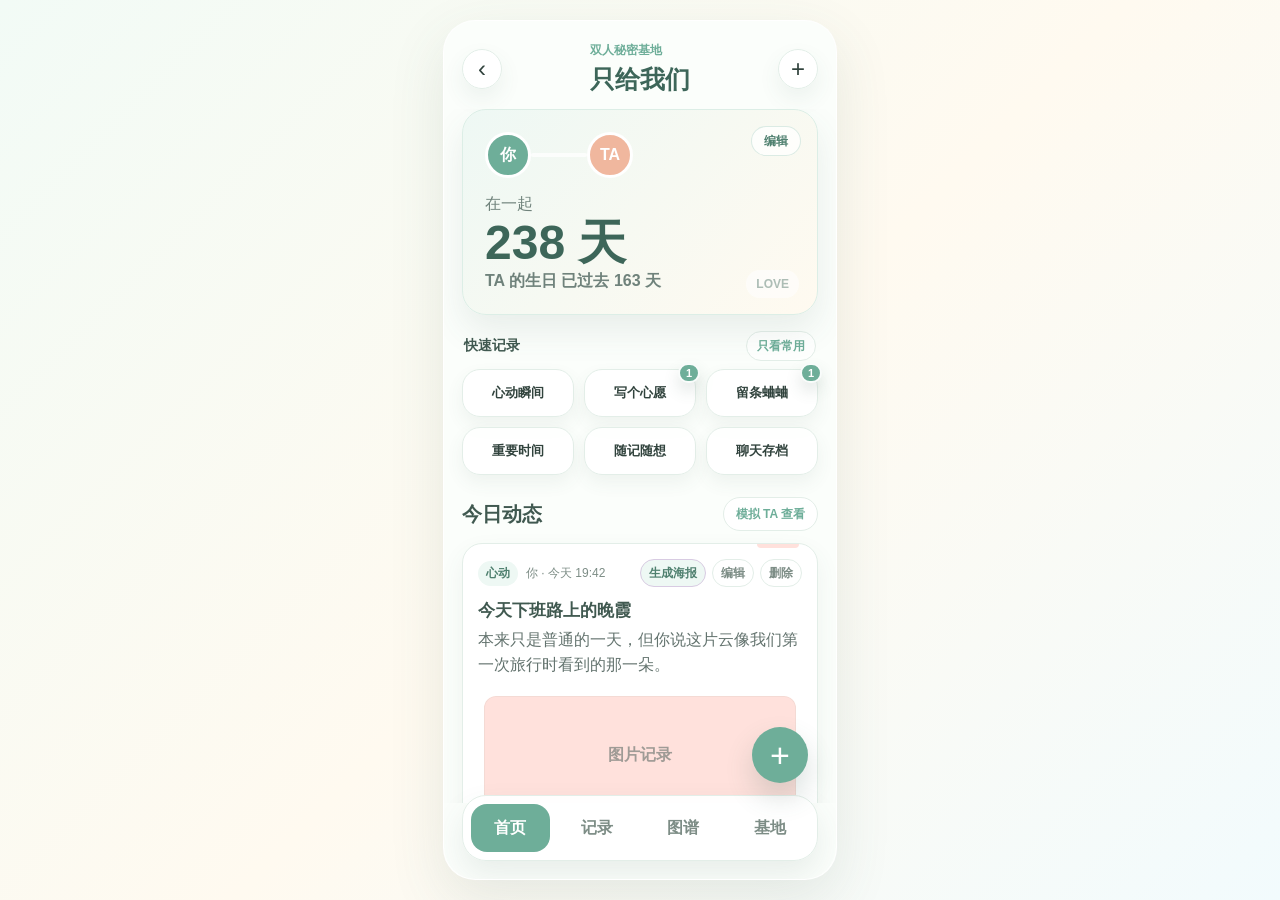
==== commit 2ec3a73a: "Add record poster generation" ====
--- a/index.html
+++ b/index.html
@@ -254,6 +254,34 @@
       </section>
     </div>
 
+    <div class="modal-backdrop" id="posterModal" aria-hidden="true">
+      <section class="modal-card poster-modal-card" role="dialog" aria-modal="true" aria-labelledby="posterModalTitle">
+        <div class="modal-header">
+          <div>
+            <p class="eyebrow">记录海报</p>
+            <h2 id="posterModalTitle">把这条记录分享出去</h2>
+          </div>
+          <button class="icon-button" id="closePosterModal" aria-label="关闭">×</button>
+        </div>
+
+        <div class="poster-preview active">
+          <img id="entryPosterImage" alt="由记录生成的分享海报" />
+          <div class="subject-editor" id="subjectEditor" aria-hidden="true">
+            <div class="subject-box" id="subjectBox">
+              <span>主角</span>
+              <i></i>
+            </div>
+          </div>
+        </div>
+        <div class="poster-actions active">
+          <button class="media-button" id="entryPosterAdjustButton">调整主角</button>
+          <button class="media-button" id="entryPosterApplyButton">应用位置</button>
+          <button class="media-button" id="entryPosterDownloadButton">下载海报</button>
+          <button class="primary-button" id="entryPosterShareButton">分享海报</button>
+        </div>
+      </section>
+    </div>
+
     <div class="toast" id="toast"></div>
 
     <script src="app.js"></script>
--- a/styles.css
+++ b/styles.css
@@ -419,6 +419,12 @@
   color: #6f827b;
 }
 
+.entry-actions .poster-action {
+  border-color: #d8cbe2;
+  background: #f6f3fb;
+  color: #6d5d73;
+}
+
 .feed-meta {
   gap: 8px;
   min-width: 0;
@@ -1085,6 +1091,96 @@
 .base-card p {
   color: var(--muted);
   line-height: 1.6;
+}
+
+.poster-preview {
+  position: relative;
+  display: none;
+  padding: 10px;
+  border: 1px solid var(--line);
+  border-radius: 20px;
+  background: #f8fcfa;
+}
+
+.poster-preview.active {
+  display: block;
+}
+
+.poster-preview img {
+  display: block;
+  width: 100%;
+  border-radius: 16px;
+  background: #fff;
+}
+
+.subject-editor {
+  position: absolute;
+  inset: 10px;
+  display: none;
+  border-radius: 16px;
+  overflow: hidden;
+  cursor: move;
+  touch-action: none;
+  user-select: none;
+}
+
+.subject-editor.active {
+  display: block;
+}
+
+.subject-box {
+  position: absolute;
+  left: 20%;
+  top: 22%;
+  width: 48%;
+  height: 36%;
+  border: 2px dashed rgba(255, 255, 255, 0.98);
+  border-radius: 18px;
+  box-shadow:
+    0 0 0 999px rgba(49, 67, 61, 0.22),
+    0 10px 28px rgba(0, 0, 0, 0.18);
+  touch-action: none;
+}
+
+.subject-box span {
+  position: absolute;
+  top: -1px;
+  left: -1px;
+  padding: 5px 9px;
+  border-radius: 14px 0 12px 0;
+  background: rgba(255, 255, 255, 0.94);
+  color: #4f806f;
+  font-size: 12px;
+  font-weight: 900;
+}
+
+.subject-box i {
+  position: absolute;
+  right: -8px;
+  bottom: -8px;
+  width: 22px;
+  height: 22px;
+  border: 3px solid #fff;
+  border-radius: 50%;
+  background: #6eae99;
+  box-shadow: 0 4px 10px rgba(0, 0, 0, 0.18);
+  cursor: nwse-resize;
+}
+
+.poster-actions {
+  display: none;
+  grid-template-columns: repeat(2, minmax(0, 1fr));
+  gap: 10px;
+}
+
+.poster-actions.active {
+  display: grid;
+}
+
+.poster-modal-card {
+  width: min(430px, calc(100vw - 28px));
+  max-height: calc(100vh - 36px);
+  overflow-y: auto;
 }
 
 .invite-code {
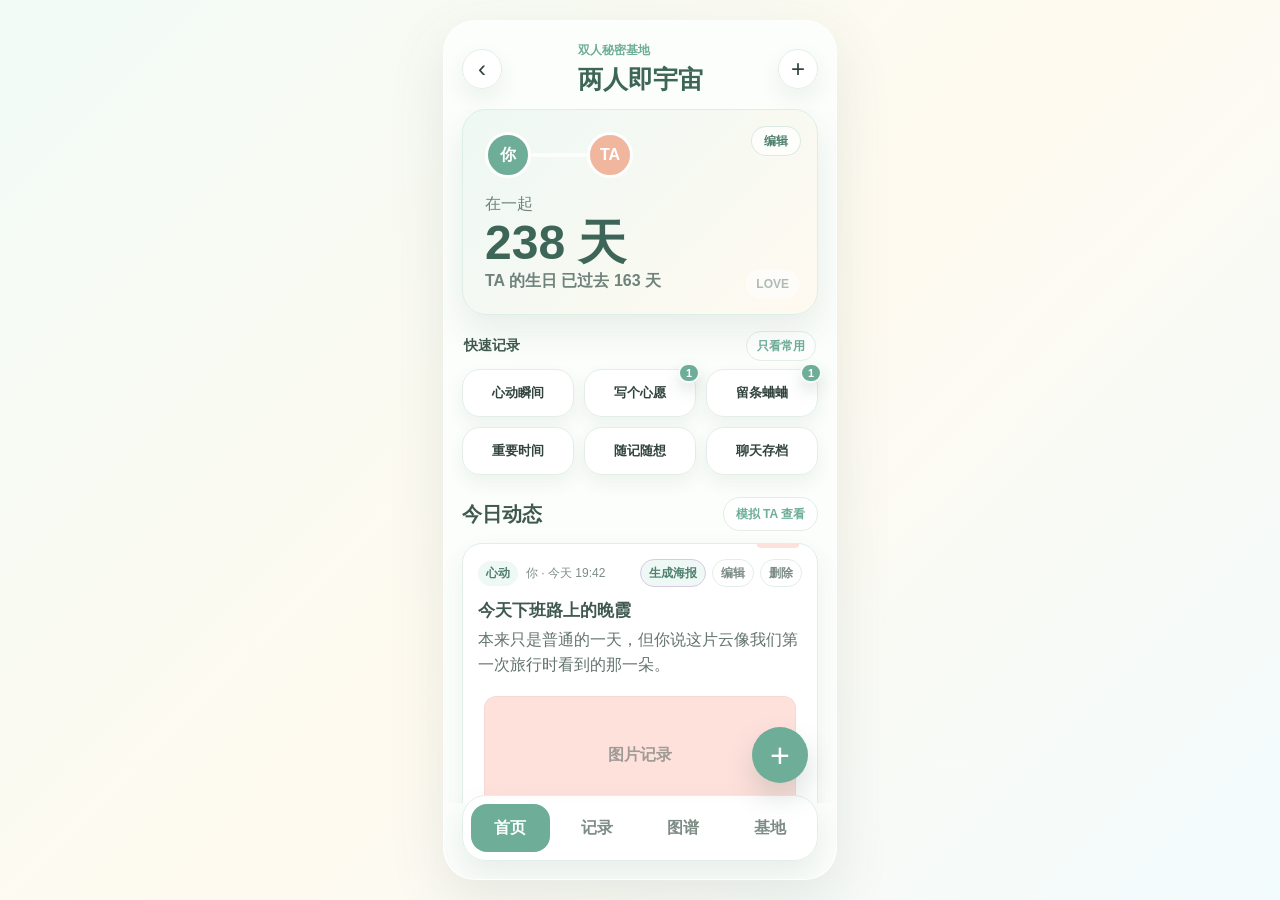
==== commit 82dc1be4: "Rename app title to two person universe" ====
--- a/index.html
+++ b/index.html
@@ -3,17 +3,17 @@
   <head>
     <meta charset="UTF-8" />
     <meta name="viewport" content="width=device-width, initial-scale=1.0" />
-    <title>只给我们</title>
+    <title>两人即宇宙</title>
     <link rel="stylesheet" href="styles.css" />
   </head>
   <body>
-    <main class="phone-shell" aria-label="只给我们小程序原型">
+    <main class="phone-shell" aria-label="两人即宇宙小程序原型">
       <section class="app-screen" id="app">
         <header class="topbar">
           <button class="icon-button" id="backButton" aria-label="返回">‹</button>
           <div>
             <p class="eyebrow">双人秘密基地</p>
-            <h1>只给我们</h1>
+            <h1>两人即宇宙</h1>
           </div>
           <button class="icon-button" id="inviteButton" aria-label="邀请另一半">+</button>
         </header>
@@ -216,7 +216,7 @@
         </div>
 
         <div class="invite-preview">
-          <img id="inviteImage" alt="只给我们的邀请卡片" />
+          <img id="inviteImage" alt="两人即宇宙邀请卡片" />
         </div>
 
         <div class="invite-actions">
